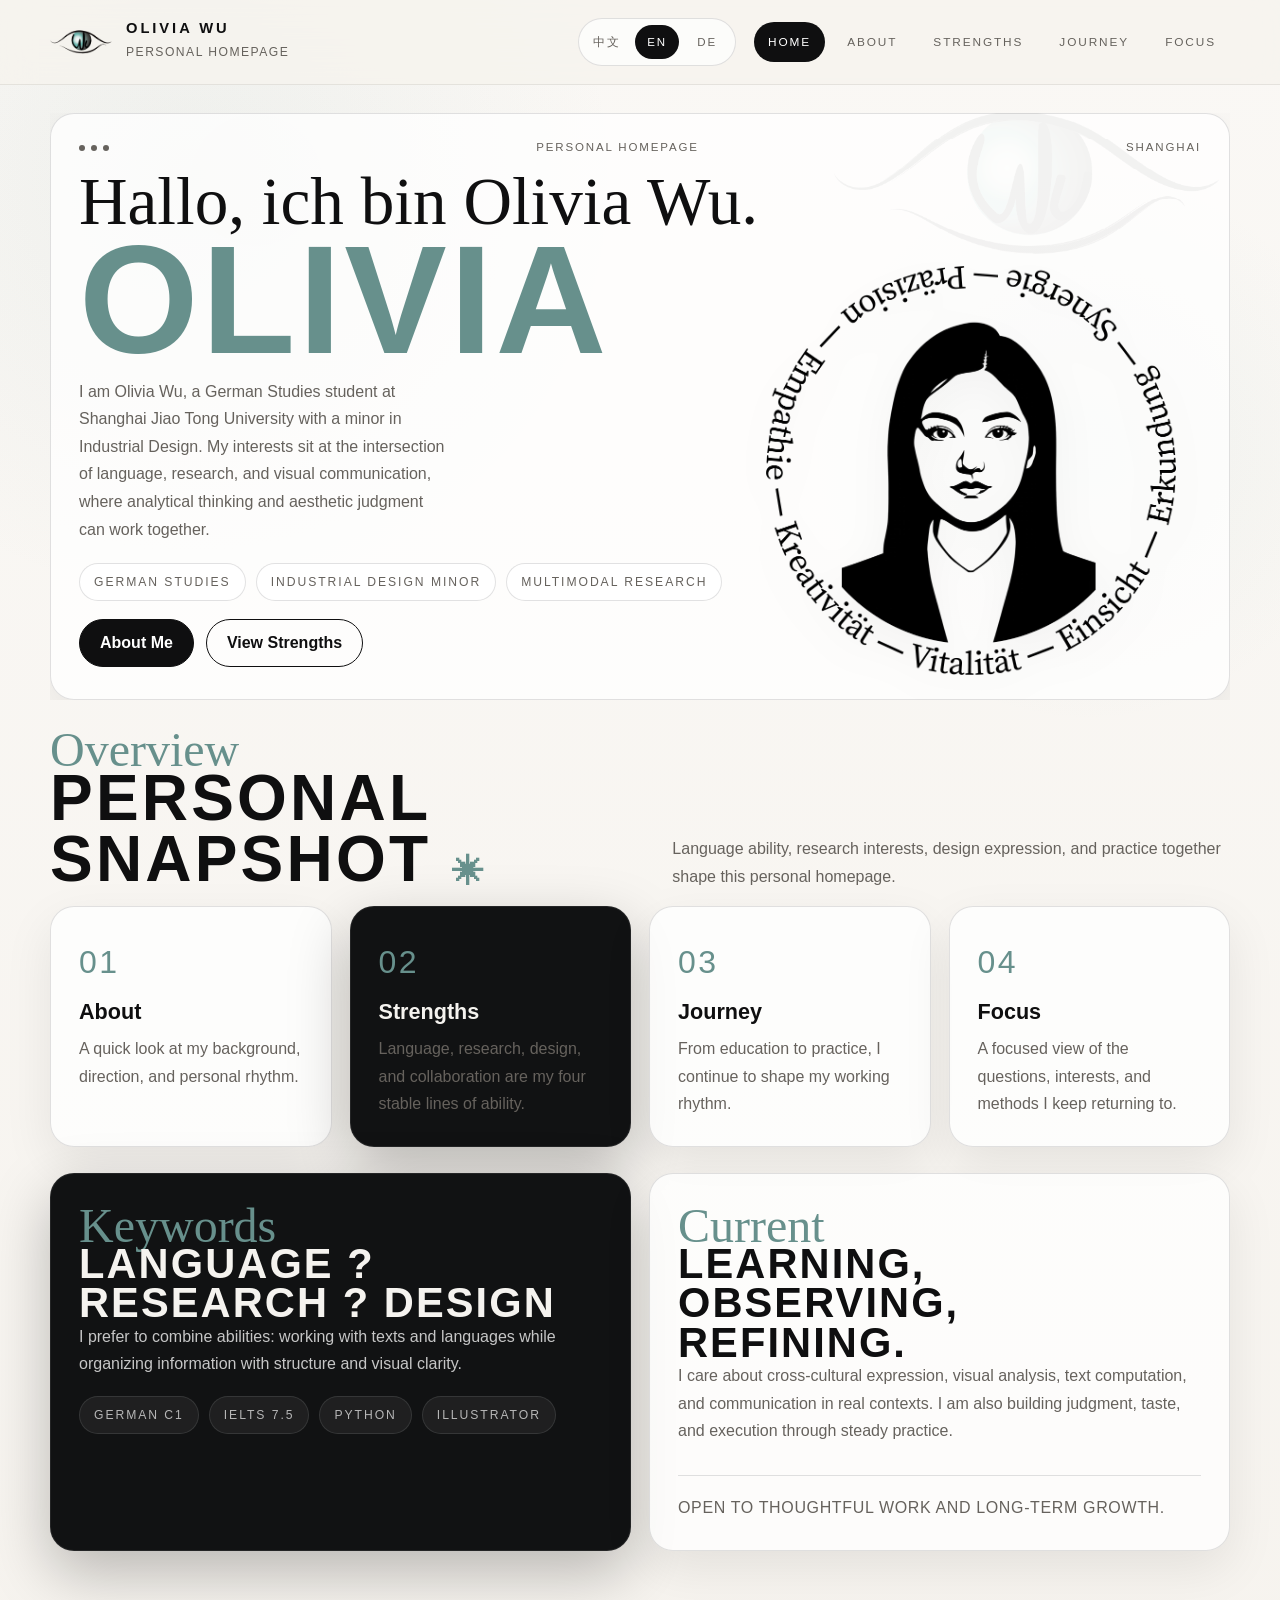
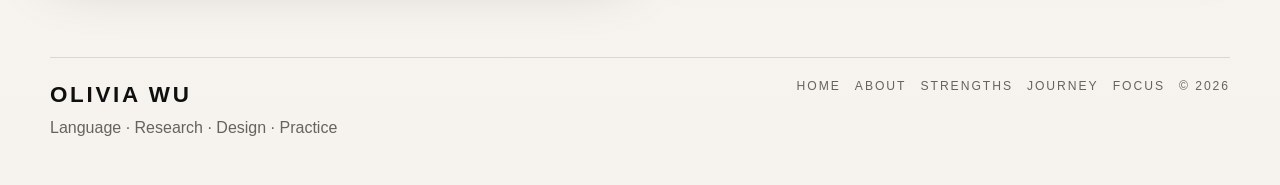
==== index.html @ 940ac545 "初次上传个人主页" ====
﻿<!doctype html>
<html lang="zh-CN">
  <head>
    <meta charset="utf-8">
    <meta name="viewport" content="width=device-width, initial-scale=1">
    <title>Olivia Wu</title>
    <meta name="description" content="Olivia Wu personal homepage.">
    <link rel="icon" href="assets/images/favicon.png" type="image/png">
    <link rel="stylesheet" href="styles.css">
  </head>
  <body data-page="home" data-title-key="site_title">
    <header class="site-header">
      <div class="container header-row">
        <a class="brand" href="index.html">
          <img class="brand-logo" src="assets/images/logo-eye.png" alt="Olivia Wu logo">
          <div class="brand-copy"><strong data-i18n="brand_name">OLIVIA WU</strong><span data-i18n="brand_subtitle">Personal Homepage</span></div>
        </a>
        <div class="header-actions">
          <div class="lang-switch" aria-label="Language">
            <button class="lang-btn" type="button" data-lang="zh">中文</button>
            <button class="lang-btn" type="button" data-lang="en">EN</button>
            <button class="lang-btn" type="button" data-lang="de">DE</button>
          </div>
          <button class="nav-toggle" type="button" aria-expanded="false" aria-label="Menu"><span></span><span></span></button>
          <nav class="site-nav" aria-label="Main navigation">
            <a class="nav-link" data-link="home" data-i18n="nav_home" href="index.html">Home</a>
            <a class="nav-link" data-link="about" data-i18n="nav_about" href="education.html">About</a>
            <a class="nav-link" data-link="strengths" data-i18n="nav_strengths" href="research.html">Strengths</a>
            <a class="nav-link" data-link="journey" data-i18n="nav_journey" href="experience.html">Journey</a>
            <a class="nav-link" data-link="focus" data-i18n="nav_focus" href="identity.html">Focus</a>
          </nav>
        </div>
      </div>
    </header>

    <main class="site-main">
      <div class="container">
        <section class="section reveal watermark-host hero-compact home-hero-section">
          <div class="section-watermark" aria-hidden="true"><img src="assets/images/logo-eye.png" alt=""></div>
          <div class="hero-layout hero-layout-single">
            <article class="hero-card home-hero-card">
              <div class="topline"><div class="dots"><span></span><span></span><span></span></div><span class="micro" data-i18n="hero_top_left">Personal Homepage</span><span class="micro" data-i18n="hero_top_right">Shanghai</span></div>
              <div class="title-stack"><p class="script-line" data-i18n="home_script">Hallo, ich bin Olivia Wu.</p><h1 class="display-word" data-i18n="home_title">Olivia</h1></div>
              <div class="intro-with-portrait">
                <div class="intro-copy">
                  <p class="hero-intro" data-i18n="home_intro"></p>
                  <div class="meta-row"><span class="meta-tag" data-i18n="home_tag_1"></span><span class="meta-tag" data-i18n="home_tag_2"></span><span class="meta-tag" data-i18n="home_tag_3"></span></div>
                  <div class="hero-actions"><a class="button primary" data-i18n="home_btn_about" href="education.html">About Me</a><a class="button secondary" data-i18n="home_btn_strengths" href="research.html">View Strengths</a></div>
                </div>
                <div class="portrait-stage">
                  <img src="assets/images/home-portrait.png" alt="Olivia Wu portrait">
                </div>
              </div>
            </article>
          </div>
        </section>

        <section class="section reveal">
          <div class="section-header"><div><span class="script-accent" data-i18n="home_section_script">Overview</span><h2 class="section-title"><span data-i18n="home_section_title">Personal Snapshot</span> <span class="star">✳</span></h2></div><p class="section-note" data-i18n="home_overview_note"></p></div>
          <div class="grid-4">
            <a class="card" href="education.html"><div class="number">01</div><h3 data-i18n="home_card_about_title">About</h3><p data-i18n="home_card_about_body"></p></a>
            <a class="card dark" href="research.html"><div class="number">02</div><h3 data-i18n="home_card_strengths_title">Strengths</h3><p data-i18n="home_card_strengths_body"></p></a>
            <a class="card" href="experience.html"><div class="number">03</div><h3 data-i18n="home_card_journey_title">Journey</h3><p data-i18n="home_card_journey_body"></p></a>
            <a class="card" href="identity.html"><div class="number">04</div><h3 data-i18n="home_card_focus_title">Focus</h3><p data-i18n="home_card_focus_body"></p></a>
          </div>
        </section>

        <section class="section reveal">
          <div class="split-layout">
            <article class="feature-box dark"><span class="script-accent" data-i18n="home_keywords_script">Keywords</span><h2 class="card-title" data-i18n="home_keywords_title">Language × Research × Design</h2><p class="body-copy" data-i18n="home_keywords_body"></p><div class="tags" style="margin-top:18px;"><span class="pill" data-i18n="tag_german_c1"></span><span class="pill" data-i18n="tag_ielts"></span><span class="pill" data-i18n="tag_python"></span><span class="pill" data-i18n="tag_illustrator"></span></div></article>
            <article class="closing-card"><span class="script-accent" data-i18n="home_current_script">Current</span><h2 class="card-title" data-i18n="home_current_title">Learning, observing, refining.</h2><p data-i18n="home_current_body"></p><p class="quote-line" data-i18n="home_quote"></p></article>
          </div>
        </section>
      </div>
    </main>

    <footer class="site-footer"><div class="container footer-row"><div class="footer-copy"><strong data-i18n="brand_name">OLIVIA WU</strong><p data-i18n="footer_line"></p></div><div class="footer-links"><a class="footer-link" data-i18n="nav_home" href="index.html"></a><a class="footer-link" data-i18n="nav_about" href="education.html"></a><a class="footer-link" data-i18n="nav_strengths" href="research.html"></a><a class="footer-link" data-i18n="nav_journey" href="experience.html"></a><a class="footer-link" data-i18n="nav_focus" href="identity.html"></a><span class="footer-link">© <span data-year></span></span></div></div></footer>

    <script src="data/content.js"></script>
    <script src="script.js"></script>
  </body>
</html>
---- styles.css ----
﻿:root {
  --paper: #f6f3ee;
  --paper-2: #efebe4;
  --ink: #0f0f10;
  --muted: #66625d;
  --line: rgba(15, 15, 16, 0.12);
  --accent: #67908c;
  --accent-deep: #304745;
  --accent-soft: #95beba;
  --white: #ffffff;
  --shadow: 0 18px 50px rgba(15, 15, 16, 0.08);
  --container: min(1180px, calc(100vw - 40px));
  --radius: 24px;
  --display: Impact, Haettenschweiler, 'Arial Narrow Bold', 'Arial Black', sans-serif;
  --body: 'Segoe UI', 'PingFang SC', 'Microsoft YaHei', sans-serif;
  --script: 'Brush Script MT', 'Segoe Script', cursive;
}

* { box-sizing: border-box; }
html { scroll-behavior: smooth; }
body {
  margin: 0;
  color: var(--ink);
  background:
    radial-gradient(circle at 15% 10%, rgba(103, 144, 140, 0.08), transparent 22%),
    radial-gradient(circle at 85% 25%, rgba(149, 190, 186, 0.10), transparent 16%),
    linear-gradient(180deg, #faf8f5 0%, var(--paper) 100%);
  font-family: var(--body);
  line-height: 1.7;
}
body[data-lang='zh'] .display-word,
body[data-lang='zh'] .page-word {
  font-family: "Songti SC", "STSong", "Noto Serif SC", serif;
  font-weight: 700;
  color: var(--ink);
  letter-spacing: 0.08em;
  line-height: 1.04;
}
body[data-lang='zh'] .display-word {
  font-size: clamp(4.2rem, 12vw, 7rem);
}
body[data-lang='zh'] .page-word {
  font-size: clamp(3.1rem, 9vw, 5.1rem);
}
body[data-lang='zh'] .dark .display-word,
body[data-lang='zh'] .dark .page-word {
  color: #f5f3ef;
}
body::before {
  content: '';
  position: fixed;
  inset: 0;
  pointer-events: none;
  opacity: 0.18;
  background-image:
    linear-gradient(rgba(255,255,255,0.18), rgba(255,255,255,0.18)),
    radial-gradient(circle at 20% 20%, rgba(0,0,0,0.03) 0, transparent 28%),
    radial-gradient(circle at 80% 30%, rgba(0,0,0,0.025) 0, transparent 26%),
    radial-gradient(circle at 40% 70%, rgba(0,0,0,0.02) 0, transparent 22%);
  mix-blend-mode: multiply;
}
img { display: block; max-width: 100%; }
a { color: inherit; text-decoration: none; }
p, ul { margin: 0; }
ul { padding: 0; list-style: none; }
.container { width: var(--container); margin: 0 auto; }

.eyebrow,
.topline,
.micro,
.nav-link,
.pill,
.meta-tag,
.footer-link,
.lang-btn {
  text-transform: uppercase;
  letter-spacing: 0.16em;
}

.site-header {
  position: sticky;
  top: 0;
  z-index: 50;
  backdrop-filter: blur(16px);
  background: rgba(246, 243, 238, 0.84);
  border-bottom: 1px solid rgba(15, 15, 16, 0.08);
}
.header-row {
  display: flex;
  align-items: center;
  justify-content: space-between;
  gap: 20px;
  min-height: 84px;
}
.brand {
  display: flex;
  align-items: center;
  gap: 14px;
  min-width: 0;
}
.brand-logo {
  width: 62px;
  min-width: 62px;
}
.brand-copy strong {
  display: block;
  font: 700 0.92rem/1 var(--display);
  letter-spacing: 0.2em;
}
.brand-copy span {
  display: block;
  margin-top: 6px;
  color: var(--muted);
  font-size: 0.76rem;
  letter-spacing: 0.12em;
  text-transform: uppercase;
}
.header-actions {
  display: flex;
  align-items: center;
  gap: 18px;
}
.lang-switch {
  display: flex;
  align-items: center;
  gap: 6px;
  padding: 6px;
  border: 1px solid var(--line);
  border-radius: 999px;
  background: rgba(255,255,255,0.72);
}
.lang-btn {
  min-width: 44px;
  height: 34px;
  border: 0;
  background: transparent;
  border-radius: 999px;
  color: var(--muted);
  font-size: 0.72rem;
  cursor: pointer;
}
.lang-btn.active {
  background: var(--ink);
  color: var(--white);
}
.nav-toggle {
  display: none;
  width: 46px;
  height: 46px;
  padding: 0;
  border: 1px solid var(--line);
  background: rgba(255,255,255,0.7);
  border-radius: 14px;
}
.nav-toggle span {
  display: block;
  width: 18px;
  height: 2px;
  margin: 4px auto;
  background: var(--ink);
}
.site-nav {
  display: flex;
  align-items: center;
  gap: 8px;
}
.nav-link {
  font-size: 0.74rem;
  color: var(--muted);
  padding: 10px 14px;
  border-radius: 999px;
  transition: 0.2s ease;
}
.nav-link:hover,
.nav-link.active,
.nav-link[aria-current='page'] {
  background: var(--ink);
  color: var(--white);
}

.site-main { padding: 28px 0 80px; }
.section { margin-bottom: 26px; }
.card,
.hero-card,
.timeline-card,
.closing-card,
.feature-box {
  border: 1px solid var(--line);
  border-radius: var(--radius);
  background: rgba(255,255,255,0.74);
  box-shadow: var(--shadow);
  padding: 28px;
}
.dark {
  background: #111213;
  color: #f5f3ef;
  border-color: rgba(255,255,255,0.08);
  box-shadow: 0 22px 60px rgba(0,0,0,0.25);
}
.dark p,
.dark li,
.dark .section-note,
.dark .body-copy { color: rgba(255,255,255,0.76); }
.dark .meta-tag,
.dark .eyebrow,
.dark .pill,
.dark .micro { color: rgba(255,255,255,0.68); }

.topline {
  display: flex;
  align-items: center;
  justify-content: space-between;
  gap: 14px;
  margin-bottom: 18px;
  font-size: 0.72rem;
  color: var(--muted);
}
.dots { display: inline-flex; gap: 6px; }
.dots span { width: 6px; height: 6px; border-radius: 50%; background: currentColor; }
.eyebrow {
  color: var(--accent-deep);
  font-size: 0.78rem;
  font-weight: 700;
  margin-bottom: 14px;
}
.hero-layout,
.split-layout,
.grid-4,
.grid-3,
.grid-2,
.timeline-grid,
.focus-grid,
.footer-row { display: grid; gap: 18px; }
.hero-layout { grid-template-columns: 1.25fr 0.75fr; align-items: stretch; }
.hero-layout-single { grid-template-columns: 1fr; }
.hero-layout-portrait { grid-template-columns: 1.05fr 0.72fr; align-items: center; }
.split-layout,
.grid-2,
.footer-row { grid-template-columns: repeat(2, minmax(0, 1fr)); }
.grid-4 { grid-template-columns: repeat(4, minmax(0, 1fr)); }
.grid-3,
.timeline-grid,
.focus-grid { grid-template-columns: repeat(3, minmax(0, 1fr)); }

.display-word {
  margin: 0;
  font-family: var(--display);
  font-size: clamp(5rem, 16vw, 9.6rem);
  line-height: 0.88;
  letter-spacing: 0.02em;
  color: var(--accent);
  text-transform: uppercase;
}
.page-word {
  margin: 0;
  font-family: var(--display);
  font-size: clamp(4rem, 13vw, 7rem);
  line-height: 0.88;
  letter-spacing: 0.04em;
  text-transform: uppercase;
}
.script-line {
  margin: 0 0 -4px;
  font-family: var(--script);
  font-size: clamp(2.3rem, 6vw, 4.2rem);
  line-height: 1;
  font-weight: 500;
}
.title-stack { position: relative; margin-bottom: 24px; }
.script-line + .page-word {
  margin-top: 6px;
}
.page-word + .hero-intro,
.title-stack + .hero-intro,
.title-stack + .intro-with-portrait {
  margin-top: 18px;
}
.watermark-host {
  position: relative;
  overflow: hidden;
}
.section-watermark {
  position: absolute;
  top: 8px;
  right: 22px;
  width: min(34vw, 340px);
  opacity: 0.18;
  pointer-events: none;
  z-index: 0;
}
.section-watermark img {
  width: 100%;
}
.section-watermark.light-ink {
  opacity: 0.24;
}
.watermark-host .hero-layout,
.watermark-host .section-header,
.watermark-host .grid-4,
.watermark-host .split-layout,
.watermark-host .focus-grid,
.watermark-host .grid-2,
.watermark-host .hero-card,
.watermark-host .feature-box,
.watermark-host .closing-card,
.watermark-host .card {
  position: relative;
  z-index: 1;
}
.hero-intro,
.body-copy,
.section-note,
.card p,
.timeline-card p,
.closing-card p,
.feature-box p {
  color: var(--muted);
  font-size: 1rem;
  line-height: 1.72;
}
.hero-card p + p,
.card p + p,
.timeline-card p + p,
.closing-card p + p,
.feature-box p + p,
.footer-copy p + p {
  margin-top: 1.9em;
}
.hero-intro { max-width: 58ch; }
.intro-with-portrait {
  display: grid;
  grid-template-columns: minmax(0, 1fr) 360px;
  gap: 16px;
  align-items: start;
  position: relative;
}
.intro-copy {
  display: grid;
  gap: 14px;
  position: relative;
  z-index: 2;
}
.hero-actions {
  display: flex;
  flex-wrap: wrap;
  gap: 12px;
  margin-top: 24px;
}
.button {
  display: inline-flex;
  align-items: center;
  justify-content: center;
  min-height: 48px;
  padding: 0 20px;
  border-radius: 999px;
  border: 1px solid var(--ink);
  font-weight: 700;
  transition: 0.2s ease;
}
.button.primary { background: var(--ink); color: var(--white); }
.button.secondary { background: transparent; }
.button:hover { transform: translateY(-1px); }
.meta-row,
.pill-row,
.tags { display: flex; flex-wrap: wrap; gap: 10px; }
.meta-row { margin-top: 20px; }
.pill,
.meta-tag {
  display: inline-flex;
  align-items: center;
  min-height: 38px;
  padding: 0 14px;
  border-radius: 999px;
  border: 1px solid var(--line);
  background: rgba(255,255,255,0.82);
  font-size: 0.76rem;
  color: var(--muted);
}
.dark .pill,
.dark .meta-tag {
  background: rgba(255,255,255,0.06);
  border-color: rgba(255,255,255,0.1);
}
.hero-aside {
  display: flex;
  flex-direction: column;
  justify-content: center;
  min-height: 100%;
  overflow: hidden;
  position: relative;
}
.hero-aside::after {
  content: '';
  position: absolute;
  inset: auto -50px -60px auto;
  width: 210px;
  height: 210px;
  border-radius: 50%;
  background: radial-gradient(circle, rgba(149,190,186,0.8), rgba(149,190,186,0));
  opacity: 0.55;
}
.logo-block {
  position: relative;
  padding: 12px 0;
}
.logo-block img {
  width: 100%;
  max-width: 360px;
  margin-left: auto;
  position: relative;
  z-index: 1;
}
.portrait-stage {
  position: relative;
  display: flex;
  align-items: start;
  justify-content: center;
  padding: 0;
  z-index: 4;
  margin-top: -112px;
  margin-left: -112px;
  margin-right: -12px;
}
.portrait-stage img {
  position: relative;
  z-index: 1;
  width: min(100%, 410px);
  filter: drop-shadow(0 14px 20px rgba(0,0,0,0.04));
}
.hero-compact .hero-card {
  padding-top: 24px;
  padding-bottom: 24px;
}
.home-hero-card .topline {
  margin-bottom: 10px;
}
.home-hero-card .title-stack {
  margin-bottom: 10px;
  z-index: 3;
}
.home-hero-card .script-line {
  margin-bottom: -2px;
}
.home-hero-card .title-stack + .intro-with-portrait {
  margin-top: 10px;
}
.home-hero-card .hero-intro {
  max-width: 42ch;
}
.home-hero-card .meta-row {
  margin-top: 6px;
}
.home-hero-card .hero-actions {
  margin-top: 4px;
}
.home-hero-card {
  padding-top: 16px;
  padding-bottom: 14px;
}
.home-hero-section .section-watermark {
  top: -4px;
  right: 8px;
  width: min(36vw, 390px);
  opacity: 0.18;
}
.accent-bar {
  height: 12px;
  width: 120px;
  margin-top: 24px;
  border-radius: 999px;
  background: linear-gradient(90deg, var(--accent-deep), var(--accent-soft));
}
.section-header {
  display: flex;
  align-items: end;
  justify-content: space-between;
  gap: 20px;
  margin-bottom: 16px;
}
.section-title,
.card-title,
.timeline-title {
  margin: 0;
  font-family: var(--display);
  line-height: 0.95;
  letter-spacing: 0.05em;
  text-transform: uppercase;
}
.section-title { font-size: clamp(2.2rem, 6vw, 4rem); }
.card-title { font-size: clamp(1.7rem, 4vw, 2.6rem); }
.timeline-title { font-size: clamp(1.5rem, 3.3vw, 2.1rem); }
.script-accent {
  display: block;
  margin-bottom: -6px;
  color: var(--accent);
  font-family: var(--script);
  font-size: clamp(1.8rem, 4.4vw, 3rem);
  line-height: 1;
}
.star {
  display: inline-block;
  color: var(--accent);
  font-size: 2rem;
  line-height: 1;
  transform: translateY(2px);
}
.card h3,
.feature-box h3,
.timeline-card h3,
.closing-card h3 {
  margin: 0 0 10px;
  font-size: 1.35rem;
  line-height: 1.2;
}
.number {
  font-family: var(--display);
  font-size: 2rem;
  color: var(--accent);
  margin-bottom: 10px;
  letter-spacing: 0.08em;
}
.list {
  display: grid;
  gap: 10px;
  margin-top: 14px;
}
.list li {
  padding-left: 18px;
  position: relative;
  color: var(--muted);
}
.list li::before {
  content: '+';
  position: absolute;
  left: 0;
  top: 0;
  color: var(--accent);
  font-weight: 700;
}
.dark .list li { color: rgba(255,255,255,0.78); }
.stats {
  display: grid;
  grid-template-columns: repeat(2, minmax(0, 1fr));
  gap: 14px;
}
.stat-item {
  padding: 18px;
  border-radius: 18px;
  border: 1px solid var(--line);
  background: rgba(255,255,255,0.65);
}
.stat-item strong { display: block; margin-top: 5px; font-size: 1.12rem; }
.timeline-card {
  min-height: 100%;
  position: relative;
  overflow: hidden;
}
.timeline-card::after {
  content: '';
  position: absolute;
  inset: auto -30px -30px auto;
  width: 110px;
  height: 110px;
  border-radius: 50%;
  background: radial-gradient(circle, rgba(149,190,186,0.45), transparent 70%);
}
.year {
  margin-bottom: 12px;
  font: 700 0.9rem/1 var(--display);
  letter-spacing: 0.16em;
  color: var(--accent-deep);
}
.quote-line {
  padding: 18px 0 0;
  border-top: 1px solid var(--line);
  font-family: var(--display);
  font-size: clamp(1.8rem, 4vw, 2.8rem);
  letter-spacing: 0.04em;
  line-height: 0.96;
  text-transform: uppercase;
}
.closing-card {
  display: flex;
  flex-direction: column;
  justify-content: space-between;
  min-height: 100%;
}
.site-footer { padding: 0 0 44px; }
.footer-row {
  align-items: start;
  padding-top: 18px;
  border-top: 1px solid var(--line);
}
.footer-copy strong {
  display: block;
  font-family: var(--display);
  font-size: 1.4rem;
  letter-spacing: 0.12em;
}
.footer-copy p { color: var(--muted); }
.footer-links {
  display: flex;
  flex-wrap: wrap;
  gap: 10px 14px;
  justify-content: flex-end;
}
.footer-link { color: var(--muted); font-size: 0.76rem; }

.reveal { opacity: 0; transform: translateY(20px); transition: 0.55s ease; }
.reveal.is-visible { opacity: 1; transform: translateY(0); }

@media (max-width: 1120px) {
  .header-row { align-items: flex-start; padding: 14px 0; }
  .header-actions { flex-direction: column; align-items: flex-end; }
}

@media (max-width: 1024px) {
  .hero-layout,
  .hero-layout-portrait,
  .grid-4,
  .grid-3,
  .timeline-grid,
  .focus-grid,
  .split-layout,
  .grid-2,
  .footer-row { grid-template-columns: repeat(2, minmax(0, 1fr)); }
  .hero-layout,
  .hero-layout-single { grid-template-columns: 1fr; }
  .intro-with-portrait { grid-template-columns: 1fr 0.72fr; }
  .hero-aside { min-height: 340px; }
  .section-watermark {
    width: min(42vw, 260px);
    top: 22px;
  }
}

@media (max-width: 760px) {
  .header-row { align-items: center; }
  .header-actions { align-items: flex-end; }
  .nav-toggle { display: inline-block; }
  .site-nav {
    position: absolute;
    top: calc(100% + 8px);
    left: 20px;
    right: 20px;
    display: none;
    flex-direction: column;
    align-items: stretch;
    padding: 14px;
    border: 1px solid var(--line);
    border-radius: 20px;
    background: rgba(246,243,238,0.96);
    box-shadow: var(--shadow);
  }
  .site-nav.is-open { display: flex; }
  .hero-layout,
  .hero-layout-portrait,
  .split-layout,
  .grid-4,
  .grid-3,
  .grid-2,
  .timeline-grid,
  .focus-grid,
  .stats,
  .footer-row { grid-template-columns: 1fr; }
  .section-header,
  .topline { flex-direction: column; align-items: flex-start; }
  .brand-logo { width: 60px; min-width: 60px; }
  .section-watermark {
    width: 180px;
    top: 14px;
    right: 10px;
    opacity: 0.14;
  }
  .intro-with-portrait {
    grid-template-columns: 1fr;
    gap: 14px;
  }
  .portrait-stage {
    min-height: auto;
    justify-content: flex-start;
    padding-top: 0;
    margin-top: -12px;
    margin-left: 0;
    margin-right: 0;
  }
  .portrait-stage img {
    width: min(100%, 220px);
  }
  .card,
  .hero-card,
  .timeline-card,
  .closing-card,
  .feature-box { padding: 22px; }
}
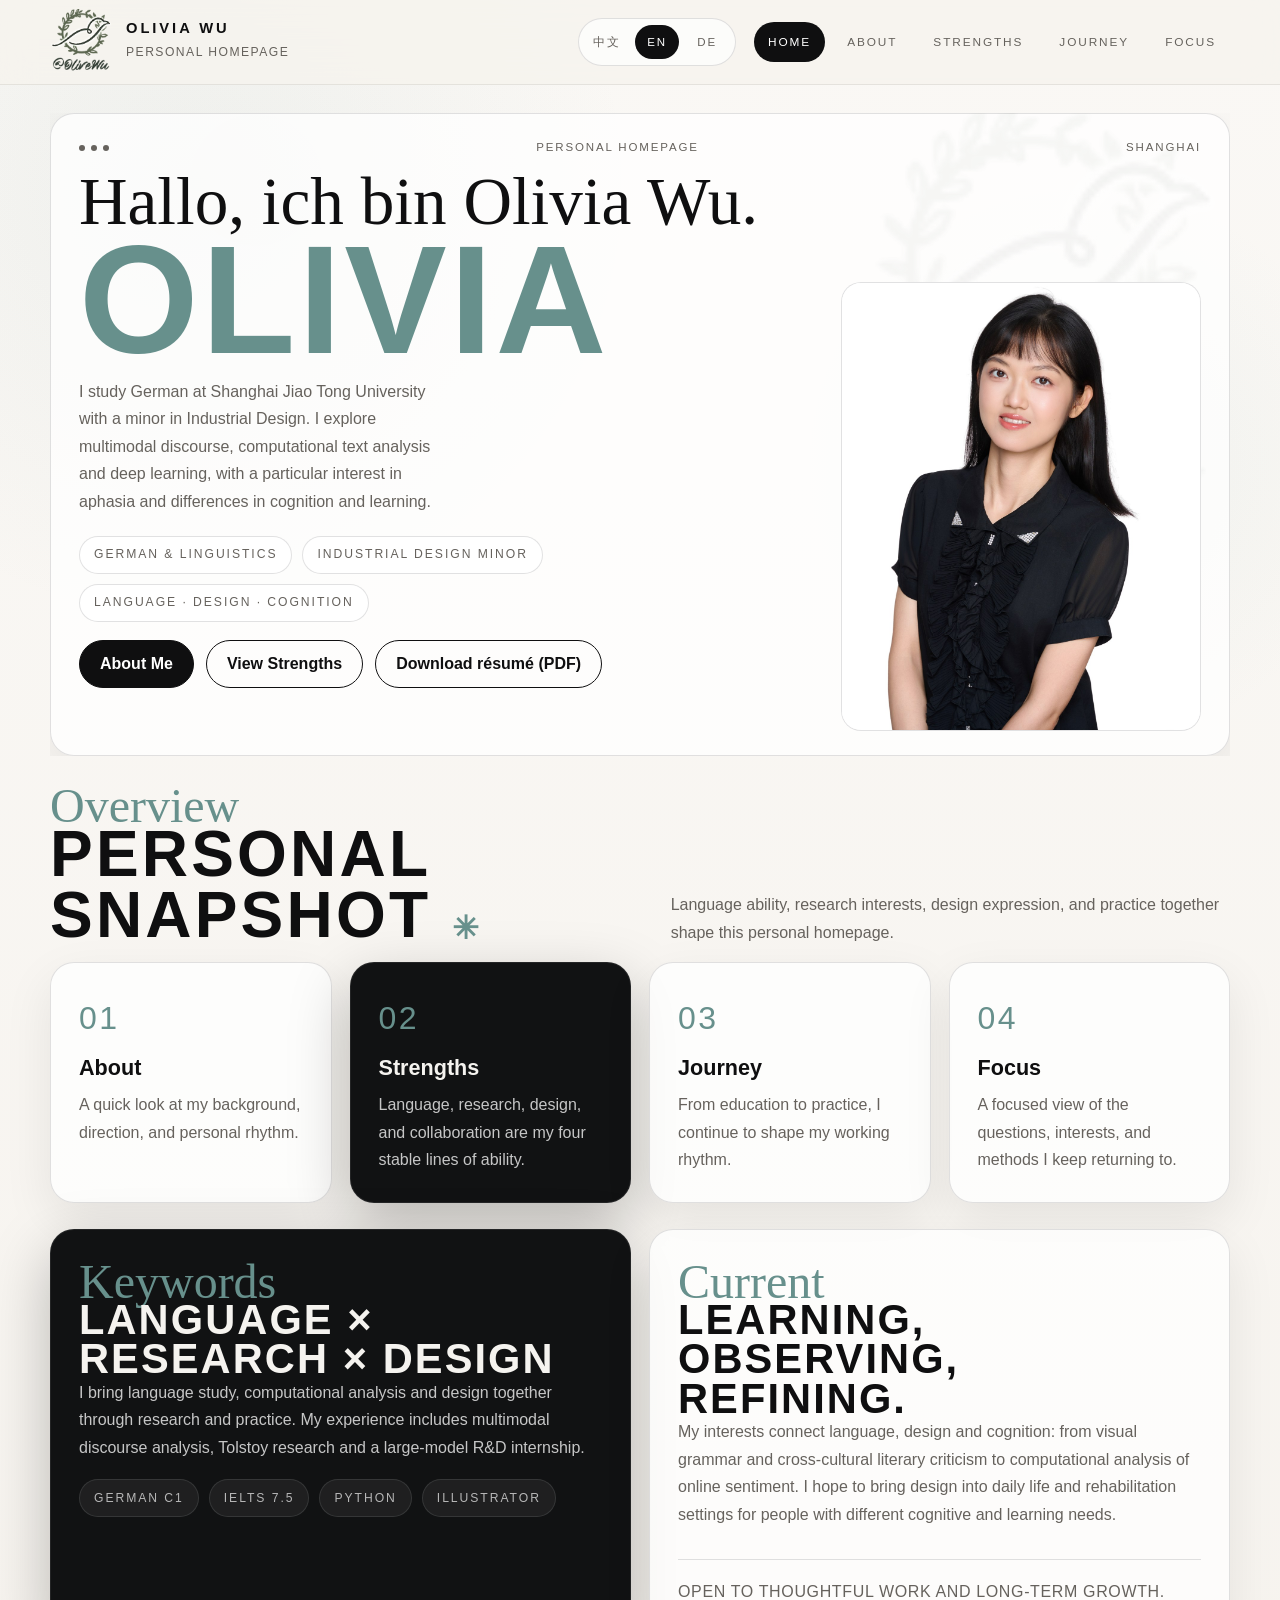
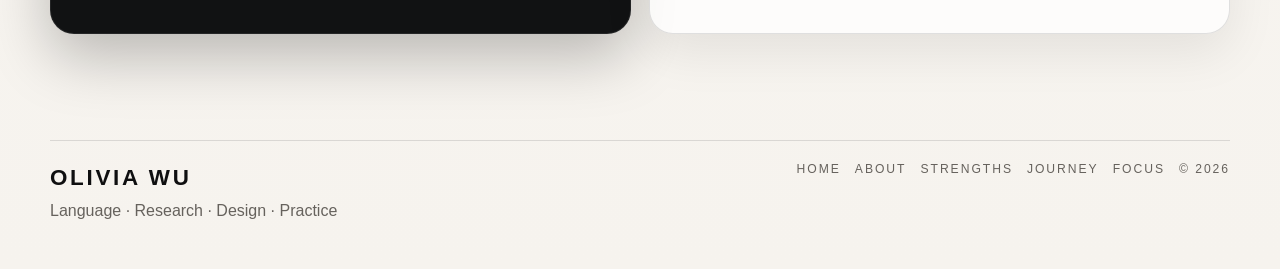
==== commit c6d9a0cc: "Update resume, portrait and personal branding" ====
--- a/index.html
+++ b/index.html
@@ -1,4 +1,4 @@
-﻿<!doctype html>
+<!doctype html>
 <html lang="zh-CN">
   <head>
     <meta charset="utf-8">
@@ -12,7 +12,7 @@
     <header class="site-header">
       <div class="container header-row">
         <a class="brand" href="index.html">
-          <img class="brand-logo" src="assets/images/logo-eye.png" alt="Olivia Wu logo">
+          <img class="brand-logo" src="assets/images/logo.png" alt="Olivia Wu logo">
           <div class="brand-copy"><strong data-i18n="brand_name">OLIVIA WU</strong><span data-i18n="brand_subtitle">Personal Homepage</span></div>
         </a>
         <div class="header-actions">
@@ -36,7 +36,7 @@
     <main class="site-main">
       <div class="container">
         <section class="section reveal watermark-host hero-compact home-hero-section">
-          <div class="section-watermark" aria-hidden="true"><img src="assets/images/logo-eye.png" alt=""></div>
+          <div class="section-watermark" aria-hidden="true"><img src="assets/images/logo.png" alt=""></div>
           <div class="hero-layout hero-layout-single">
             <article class="hero-card home-hero-card">
               <div class="topline"><div class="dots"><span></span><span></span><span></span></div><span class="micro" data-i18n="hero_top_left">Personal Homepage</span><span class="micro" data-i18n="hero_top_right">Shanghai</span></div>
@@ -45,10 +45,10 @@
                 <div class="intro-copy">
                   <p class="hero-intro" data-i18n="home_intro"></p>
                   <div class="meta-row"><span class="meta-tag" data-i18n="home_tag_1"></span><span class="meta-tag" data-i18n="home_tag_2"></span><span class="meta-tag" data-i18n="home_tag_3"></span></div>
-                  <div class="hero-actions"><a class="button primary" data-i18n="home_btn_about" href="education.html">About Me</a><a class="button secondary" data-i18n="home_btn_strengths" href="research.html">View Strengths</a></div>
+                  <div class="hero-actions"><a class="button primary" data-i18n="home_btn_about" href="education.html">About Me</a><a class="button secondary" data-i18n="home_btn_strengths" href="research.html">View Strengths</a><a class="button secondary" data-i18n="resume_download" href="assets/documents/Olivia-Wu-Resume.pdf" download="Olivia-Wu-Resume.pdf" type="application/pdf">下载简历（PDF）</a></div>
                 </div>
                 <div class="portrait-stage">
-                  <img src="assets/images/home-portrait.png" alt="Olivia Wu portrait">
+                  <img src="assets/images/portrait.jpg" width="1200" height="1800" alt="吴沛怡 Olivia Wu 个人照片" data-i18n-alt="portrait_alt" fetchpriority="high" decoding="async">
                 </div>
               </div>
             </article>
--- a/styles.css
+++ b/styles.css
@@ -100,7 +100,9 @@
 }
 .brand-logo {
   width: 62px;
+  height: 66px;
   min-width: 62px;
+  object-fit: contain;
 }
 .brand-copy strong {
   display: block;
@@ -197,7 +199,6 @@
   border-color: rgba(255,255,255,0.08);
   box-shadow: 0 22px 60px rgba(0,0,0,0.25);
 }
-.dark p,
 .dark li,
 .dark .section-note,
 .dark .body-copy { color: rgba(255,255,255,0.76); }
@@ -318,6 +319,7 @@
   font-size: 1rem;
   line-height: 1.72;
 }
+.dark p { color: rgba(255,255,255,0.76); }
 .hero-card p + p,
 .card p + p,
 .timeline-card p + p,
@@ -417,15 +419,22 @@
   justify-content: center;
   padding: 0;
   z-index: 4;
-  margin-top: -112px;
-  margin-left: -112px;
-  margin-right: -12px;
+  margin-top: -96px;
+  margin-left: 0;
+  margin-right: 0;
+  border-radius: 20px;
+  overflow: hidden;
+  background: var(--white);
+  border: 1px solid var(--line);
 }
 .portrait-stage img {
   position: relative;
   z-index: 1;
-  width: min(100%, 410px);
-  filter: drop-shadow(0 14px 20px rgba(0,0,0,0.04));
+  width: 100%;
+  height: auto;
+  aspect-ratio: 4 / 5;
+  object-fit: cover;
+  object-position: center bottom;
 }
 .hero-compact .hero-card {
   padding-top: 24px;
@@ -549,7 +558,8 @@
   border: 1px solid var(--line);
   background: rgba(255,255,255,0.65);
 }
-.stat-item strong { display: block; margin-top: 5px; font-size: 1.12rem; }
+.stat-item strong { display: block; margin-top: 5px; font-size: 1.12rem; overflow-wrap: anywhere; }
+.card h3, .list li { overflow-wrap: anywhere; }
 .timeline-card {
   min-height: 100%;
   position: relative;
@@ -570,6 +580,7 @@
   letter-spacing: 0.16em;
   color: var(--accent-deep);
 }
+.dark .year { color: var(--accent-soft); }
 .quote-line {
   padding: 18px 0 0;
   border-top: 1px solid var(--line);
@@ -627,6 +638,7 @@
   .hero-layout,
   .hero-layout-single { grid-template-columns: 1fr; }
   .intro-with-portrait { grid-template-columns: 1fr 0.72fr; }
+  .portrait-stage { margin-top: 0; }
   .hero-aside { min-height: 340px; }
   .section-watermark {
     width: min(42vw, 260px);
@@ -680,12 +692,14 @@
     min-height: auto;
     justify-content: flex-start;
     padding-top: 0;
-    margin-top: -12px;
+    margin-top: 6px;
     margin-left: 0;
     margin-right: 0;
+    width: min(100%, 320px);
+    justify-self: center;
   }
   .portrait-stage img {
-    width: min(100%, 220px);
+    width: 100%;
   }
   .card,
   .hero-card,
